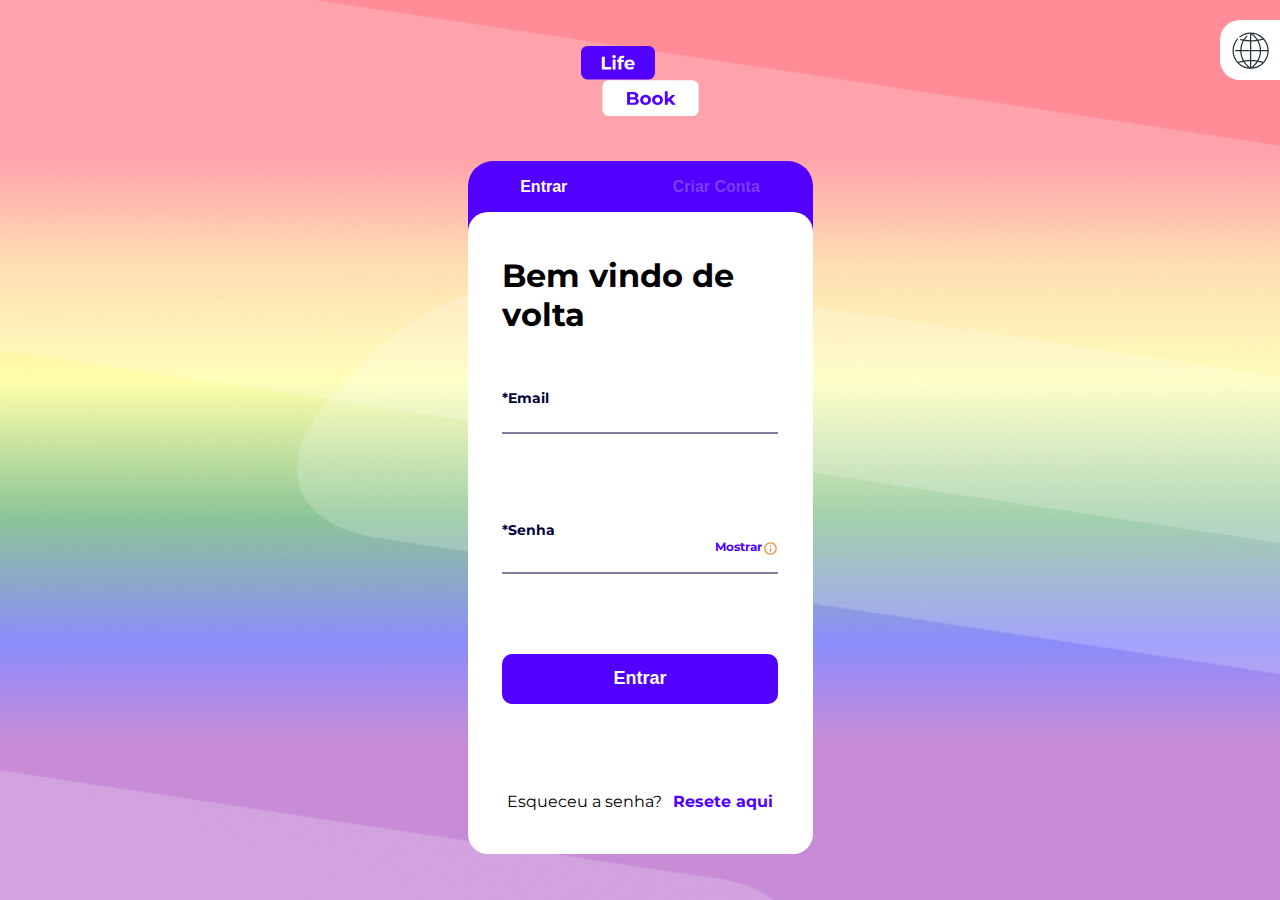
==== app/src/main/assets/Login.html @ a14aa16f "Initial commit" ====
<!DOCTYPE html>
<html lang="pt-br">
  <head>
    <meta charset="UTF-8" />
    <meta http-equiv="X-UA-Compatible" content="IE=edge" />
    <meta name="viewport" content="width=device-width, initial-scale=1.0" />
    <title>Login</title>

    <!-- Font Google -->
    <link rel="preconnect" href="https://fonts.googleapis.com" />
    <link rel="preconnect" href="https://fonts.gstatic.com" crossorigin />
    <link
      href="https://fonts.googleapis.com/css2?family=Montserrat&family=Poppins:wght@400;500;700&display=swap"
      rel="stylesheet"
    />

    <!-- Css -->
    <link rel="stylesheet" href="css/Cores.min.css" />
    <link rel="stylesheet" href="css/Login.min.css" />
  </head>
  <body>
    <input type="checkbox" id="on_language" />
    <label for="on_language" class="language">
      <!-- GLob -->
      <svg
        enable-background="new 0 0 32 32"
        height="32px"
        version="1.1"
        viewBox="0 0 32 32"
        width="32px"
        xml:space="preserve"
        xmlns="http://www.w3.org/2000/svg"
        xmlns:xlink="http://www.w3.org/1999/xlink"
      >
        <g id="globe_sphere">
          <g>
            <path
              d="M16.499,9.162c-2.735,0-5.469-0.315-8.123-0.937C8.107,8.162,7.94,7.894,8.003,7.624    c0.063-0.268,0.325-0.435,0.602-0.373c5.793,1.358,11.95,1.187,17.678-0.498c0.27-0.076,0.544,0.073,0.621,0.338    c0.078,0.266-0.073,0.543-0.338,0.621C23.295,8.674,19.908,9.162,16.499,9.162z"
              fill="#263238"
            />
            <path
              d="M26.424,26.362c-0.047,0-0.094-0.007-0.142-0.021c-6.359-1.871-13.207-1.871-19.566,0    c-0.269,0.075-0.544-0.073-0.621-0.338c-0.078-0.266,0.073-0.543,0.338-0.621c6.545-1.926,13.588-1.926,20.133,0    c0.265,0.078,0.416,0.355,0.338,0.621C26.84,26.222,26.64,26.362,26.424,26.362z"
              fill="#263238"
            />
            <path
              d="M15.888,30.639c-0.098,0-0.195-0.028-0.282-0.087c-4.667-3.185-7.453-8.422-7.453-14.009    c0-4.527,1.781-8.788,5.017-11.998c0.197-0.197,0.514-0.193,0.707,0.002c0.195,0.196,0.193,0.513-0.002,0.707    c-3.045,3.021-4.722,7.03-4.722,11.289c0,5.256,2.623,10.185,7.018,13.183c0.228,0.155,0.286,0.467,0.131,0.695    C16.204,30.563,16.047,30.639,15.888,30.639z"
              fill="#263238"
            />
            <path
              d="M17.153,30.639c-0.159,0-0.316-0.076-0.413-0.218c-0.155-0.229-0.097-0.54,0.131-0.695    c4.395-2.998,7.018-7.927,7.018-13.183S21.266,6.358,16.871,3.36c-0.228-0.155-0.286-0.467-0.131-0.695    c0.156-0.228,0.468-0.284,0.695-0.131c4.667,3.185,7.453,8.422,7.453,14.009s-2.786,10.824-7.453,14.009    C17.349,30.61,17.251,30.639,17.153,30.639z"
              fill="#263238"
            />
            <g>
              <path
                d="M16.499,30.49c-0.276,0-0.5-0.224-0.5-0.5V3.096c0-0.276,0.224-0.5,0.5-0.5s0.5,0.224,0.5,0.5V29.99     C16.999,30.267,16.775,30.49,16.499,30.49z"
                fill="#263238"
              />
            </g>
            <g>
              <path
                d="M30.446,17.043H4.552c-0.276,0-0.5-0.224-0.5-0.5s0.224-0.5,0.5-0.5h25.895c0.276,0,0.5,0.224,0.5,0.5     S30.723,17.043,30.446,17.043z"
                fill="#263238"
              />
            </g>
            <path
              d="M16.499,31.043c-7.995,0-14.5-6.505-14.5-14.5c0-3.521,1.278-6.919,3.6-9.565    C5.781,6.77,6.096,6.75,6.305,6.932C6.512,7.114,6.532,7.43,6.351,7.638c-2.161,2.463-3.352,5.626-3.352,8.905    c0,7.444,6.056,13.5,13.5,13.5s13.5-6.056,13.5-13.5s-6.056-13.5-13.5-13.5c-3.078,0-5.976,1.008-8.379,2.915    C7.904,6.13,7.59,6.095,7.418,5.877c-0.172-0.216-0.136-0.53,0.081-0.702c2.581-2.049,5.693-3.132,9-3.132    c7.995,0,14.5,6.505,14.5,14.5S24.494,31.043,16.499,31.043z"
              fill="#263238"
            />
          </g>
        </g>
      </svg>
    </label>
    <div class="language">
      <!-- Br -->
      <label onclick="setLanguage('br')" for="on_language">
        <svg
          width="512"
          height="512"
          viewBox="0 0 512 512"
          fill="none"
          xmlns="http://www.w3.org/2000/svg"
        >
          <path
            d="M256 512C397.385 512 512 397.385 512 256C512 114.615 397.385 0 256 0C114.615 0 0 114.615 0 256C0 397.385 114.615 512 256 512Z"
            fill="#6DA544"
          />
          <path
            d="M256 100.174L467.478 256L256 411.826L44.5225 256L256 100.174Z"
            fill="#FFDA44"
          />
          <path
            d="M256 345.043C305.177 345.043 345.043 305.177 345.043 256C345.043 206.823 305.177 166.957 256 166.957C206.823 166.957 166.957 206.823 166.957 256C166.957 305.177 206.823 345.043 256 345.043Z"
            fill="#F0F0F0"
          />
          <path
            d="M211.478 250.435C195.994 250.435 181.051 252.79 166.985 257.16C167.608 305.8 207.212 345.044 256 345.044C286.168 345.044 312.812 330.027 328.919 307.076C301.362 272.579 258.961 250.435 211.478 250.435Z"
            fill="#0052B4"
          />
          <path
            d="M343.394 273.06C344.466 267.536 345.045 261.837 345.045 256C345.045 206.822 305.179 166.957 256.002 166.957C219.308 166.957 187.808 189.158 174.176 220.856C186.226 218.359 198.702 217.044 211.481 217.044C263.198 217.043 309.984 238.541 343.394 273.06Z"
            fill="#0052B4"
          />
        </svg>
      </label>

      <!-- Eua -->
      <label onclick="setLanguage('en')" for="on_language">
        <svg
          width="512"
          height="512"
          viewBox="0 0 512 512"
          fill="none"
          xmlns="http://www.w3.org/2000/svg"
        >
          <g clip-path="url(#clip0_4_7323)">
            <path
              d="M256 511.999C397.385 511.999 512 397.384 512 255.999C512 114.614 397.385 -0.000976562 256 -0.000976562C114.615 -0.000976562 0 114.614 0 255.999C0 397.384 114.615 511.999 256 511.999Z"
              fill="#F0F0F0"
            />
            <path
              d="M244.87 255.999H512C512 232.893 508.92 210.509 503.181 189.216H244.87V255.999Z"
              fill="#D80027"
            />
            <path
              d="M244.87 122.434H474.426C458.755 96.8619 438.718 74.2589 415.356 55.6509H244.87V122.434Z"
              fill="#D80027"
            />
            <path
              d="M256 511.999C316.249 511.999 371.626 491.175 415.356 456.347H96.644C140.374 491.175 195.751 511.999 256 511.999Z"
              fill="#D80027"
            />
            <path
              d="M37.5738 389.564H474.426C487.007 369.035 496.764 346.595 503.181 322.781H8.81885C15.2358 346.595 24.9928 369.035 37.5738 389.564Z"
              fill="#D80027"
            />
            <path
              d="M118.584 39.977H141.913L120.213 55.742L128.502 81.251L106.803 65.486L85.104 81.251L92.264 59.214C73.158 75.129 56.412 93.775 42.612 114.551H50.087L36.274 124.586C34.122 128.176 32.058 131.823 30.08 135.524L36.676 155.825L24.37 146.884C21.311 153.365 18.513 159.992 15.998 166.757L23.265 189.125H50.087L28.387 204.89L36.676 230.399L14.977 214.634L1.979 224.078C0.678 234.536 0 245.188 0 255.999H256C256 114.615 256 97.947 256 -0.000976562C205.428 -0.000976562 158.285 14.669 118.584 39.977ZM128.502 230.399L106.803 214.634L85.104 230.399L93.393 204.89L71.693 189.125H98.515L106.803 163.616L115.091 189.125H141.913L120.213 204.89L128.502 230.399ZM120.213 130.316L128.502 155.825L106.803 140.06L85.104 155.825L93.393 130.316L71.693 114.551H98.515L106.803 89.042L115.091 114.551H141.913L120.213 130.316ZM220.328 230.399L198.629 214.634L176.93 230.399L185.219 204.89L163.519 189.125H190.341L198.629 163.616L206.917 189.125H233.739L212.039 204.89L220.328 230.399ZM212.039 130.316L220.328 155.825L198.629 140.06L176.93 155.825L185.219 130.316L163.519 114.551H190.341L198.629 89.042L206.917 114.551H233.739L212.039 130.316ZM212.039 55.742L220.328 81.251L198.629 65.486L176.93 81.251L185.219 55.742L163.519 39.977H190.341L198.629 14.468L206.917 39.977H233.739L212.039 55.742Z"
              fill="#0052B4"
            />
          </g>
          <defs>
            <clipPath id="clip0_4_7323">
              <rect
                width="512"
                height="512"
                fill="white"
                transform="translate(0 -0.000976562)"
              />
            </clipPath>
          </defs>
        </svg>
      </label>
      <!-- Espanha -->
      <label onclick="setLanguage('es')" for="on_language">
        <svg
          width="512"
          height="512"
          viewBox="0 0 512 512"
          fill="none"
          xmlns="http://www.w3.org/2000/svg"
        >
          <path
            d="M0 256C0 287.314 5.633 317.31 15.923 345.043L256 367.304L496.077 345.043C506.367 317.31 512 287.314 512 256C512 224.686 506.367 194.69 496.077 166.957L256 144.696L15.923 166.957C5.633 194.69 0 224.686 0 256H0Z"
            fill="#FFDA44"
          />
          <path
            d="M496.077 166.957C459.906 69.473 366.071 0 256 0C145.929 0 52.094 69.473 15.923 166.957H496.077Z"
            fill="#D80027"
          />
          <path
            d="M15.923 345.043C52.094 442.527 145.929 512 256 512C366.071 512 459.906 442.527 496.077 345.043H15.923Z"
            fill="#D80027"
          />
        </svg>
      </label>

      <!-- Italia -->
      <label onclick="setLanguage('it')" for="on_language">
        <svg
          width="512"
          height="512"
          viewBox="0 0 512 512"
          fill="none"
          xmlns="http://www.w3.org/2000/svg"
        >
          <path
            d="M256 512C397.385 512 512 397.385 512 256C512 114.615 397.385 0 256 0C114.615 0 0 114.615 0 256C0 397.385 114.615 512 256 512Z"
            fill="#F0F0F0"
          />
          <path
            d="M512 256C512 145.929 442.528 52.0941 345.043 15.9231V496.078C442.528 459.906 512 366.071 512 256Z"
            fill="#D80027"
          />
          <path
            d="M0 256C0 366.071 69.472 459.906 166.957 496.077V15.9231C69.472 52.0941 0 145.929 0 256Z"
            fill="#6DA544"
          />
        </svg>
      </label>
      <!-- França -->
      <label onclick="setLanguage('fr')" for="on_language">
        <svg
          width="512"
          height="512"
          viewBox="0 0 512 512"
          fill="none"
          xmlns="http://www.w3.org/2000/svg"
        >
          <path
            d="M256 512C397.385 512 512 397.385 512 256C512 114.615 397.385 0 256 0C114.615 0 0 114.615 0 256C0 397.385 114.615 512 256 512Z"
            fill="#F0F0F0"
          />
          <path
            d="M512 256C512 145.929 442.528 52.094 345.043 15.923V496.078C442.528 459.906 512 366.071 512 256Z"
            fill="#D80027"
          />
          <path
            d="M0 256C0 366.071 69.473 459.906 166.957 496.077V15.923C69.473 52.094 0 145.929 0 256Z"
            fill="#0052B4"
          />
        </svg>
      </label>
    </div>
    <section>
      <svg
        id="logo_chang"
        viewBox="0 0 148 88"
        fill="none"
        xmlns="http://www.w3.org/2000/svg"
      >
        <rect x="27" y="43" width="121" height="45" rx="8" class="primary" />
        <path
          class="second"
          d="M69.7745 65.628C70.6945 65.9193 71.4151 66.41 71.9365 67.1C72.4578 67.7747 72.7185 68.6103 72.7185 69.607C72.7185 71.0177 72.1665 72.1063 71.0625 72.873C69.9738 73.6243 68.3791 74 66.2785 74H57.9525V57.9H65.8185C67.7811 57.9 69.2838 58.2757 70.3265 59.027C71.3845 59.7783 71.9135 60.798 71.9135 62.086C71.9135 62.868 71.7218 63.5657 71.3385 64.179C70.9705 64.7923 70.4491 65.2753 69.7745 65.628ZM61.6555 60.706V64.501H65.3585C66.2785 64.501 66.9761 64.34 67.4515 64.018C67.9268 63.696 68.1645 63.2207 68.1645 62.592C68.1645 61.9633 67.9268 61.4957 67.4515 61.189C66.9761 60.867 66.2785 60.706 65.3585 60.706H61.6555ZM66.0025 71.194C66.9838 71.194 67.7198 71.033 68.2105 70.711C68.7165 70.389 68.9695 69.8907 68.9695 69.216C68.9695 67.882 67.9805 67.215 66.0025 67.215H61.6555V71.194H66.0025ZM81.1744 74.184C79.871 74.184 78.698 73.9157 77.6554 73.379C76.628 72.827 75.823 72.068 75.2404 71.102C74.6577 70.136 74.3664 69.0397 74.3664 67.813C74.3664 66.5863 74.6577 65.49 75.2404 64.524C75.823 63.558 76.628 62.8067 77.6554 62.27C78.698 61.718 79.871 61.442 81.1744 61.442C82.4777 61.442 83.643 61.718 84.6704 62.27C85.6977 62.8067 86.5027 63.558 87.0854 64.524C87.668 65.49 87.9594 66.5863 87.9594 67.813C87.9594 69.0397 87.668 70.136 87.0854 71.102C86.5027 72.068 85.6977 72.827 84.6704 73.379C83.643 73.9157 82.4777 74.184 81.1744 74.184ZM81.1744 71.24C82.0944 71.24 82.8457 70.9333 83.4284 70.32C84.0264 69.6913 84.3254 68.8557 84.3254 67.813C84.3254 66.7703 84.0264 65.9423 83.4284 65.329C82.8457 64.7003 82.0944 64.386 81.1744 64.386C80.2544 64.386 79.4954 64.7003 78.8974 65.329C78.2994 65.9423 78.0004 66.7703 78.0004 67.813C78.0004 68.8557 78.2994 69.6913 78.8974 70.32C79.4954 70.9333 80.2544 71.24 81.1744 71.24ZM96.2457 74.184C94.9423 74.184 93.7693 73.9157 92.7267 73.379C91.6993 72.827 90.8943 72.068 90.3117 71.102C89.729 70.136 89.4377 69.0397 89.4377 67.813C89.4377 66.5863 89.729 65.49 90.3117 64.524C90.8943 63.558 91.6993 62.8067 92.7267 62.27C93.7693 61.718 94.9423 61.442 96.2457 61.442C97.549 61.442 98.7143 61.718 99.7417 62.27C100.769 62.8067 101.574 63.558 102.157 64.524C102.739 65.49 103.031 66.5863 103.031 67.813C103.031 69.0397 102.739 70.136 102.157 71.102C101.574 72.068 100.769 72.827 99.7417 73.379C98.7143 73.9157 97.549 74.184 96.2457 74.184ZM96.2457 71.24C97.1657 71.24 97.917 70.9333 98.4997 70.32C99.0977 69.6913 99.3967 68.8557 99.3967 67.813C99.3967 66.7703 99.0977 65.9423 98.4997 65.329C97.917 64.7003 97.1657 64.386 96.2457 64.386C95.3257 64.386 94.5667 64.7003 93.9687 65.329C93.3707 65.9423 93.0717 66.7703 93.0717 67.813C93.0717 68.8557 93.3707 69.6913 93.9687 70.32C94.5667 70.9333 95.3257 71.24 96.2457 71.24ZM110.742 69.147L109.017 70.849V74H105.429V56.934H109.017V66.594L114.261 61.626H118.539L113.387 66.87L118.999 74H114.652L110.742 69.147Z"
        />
        <rect width="93" height="42" rx="8" class="second" />
        <path
          d="M26.1861 13.3666H29.9121V26.4306H37.9851V29.4666H26.1861V13.3666ZM39.8139 17.0926H43.4019V29.4666H39.8139V17.0926ZM41.6079 15.3676C40.9486 15.3676 40.4119 15.1759 39.9979 14.7926C39.5839 14.4092 39.3769 13.9339 39.3769 13.3666C39.3769 12.7992 39.5839 12.3239 39.9979 11.9406C40.4119 11.5572 40.9486 11.3656 41.6079 11.3656C42.2672 11.3656 42.8039 11.5496 43.2179 11.9176C43.6319 12.2856 43.8389 12.7456 43.8389 13.2976C43.8389 13.8956 43.6319 14.3939 43.2179 14.7926C42.8039 15.1759 42.2672 15.3676 41.6079 15.3676ZM50.6649 17.3686H53.8389V20.1286H50.7569V29.4666H47.1689V20.1286H45.2599V17.3686H47.1689V16.8166C47.1689 15.4059 47.5829 14.2866 48.4109 13.4586C49.2542 12.6306 50.4349 12.2166 51.9529 12.2166C52.4895 12.2166 52.9955 12.2779 53.4709 12.4006C53.9615 12.5079 54.3679 12.6689 54.6899 12.8836L53.7469 15.4826C53.3329 15.1912 52.8499 15.0456 52.2979 15.0456C51.2092 15.0456 50.6649 15.6436 50.6649 16.8396V17.3686ZM67.5902 23.3256C67.5902 23.3716 67.5672 23.6936 67.5212 24.2916H58.1602C58.3288 25.0582 58.7275 25.6639 59.3562 26.1086C59.9848 26.5532 60.7668 26.7756 61.7022 26.7756C62.3462 26.7756 62.9135 26.6836 63.4042 26.4996C63.9102 26.3002 64.3778 25.9936 64.8072 25.5796L66.7162 27.6496C65.5509 28.9836 63.8488 29.6506 61.6102 29.6506C60.2148 29.6506 58.9805 29.3822 57.9072 28.8456C56.8338 28.2936 56.0058 27.5346 55.4232 26.5686C54.8405 25.6026 54.5492 24.5062 54.5492 23.2796C54.5492 22.0682 54.8328 20.9796 55.4002 20.0136C55.9828 19.0322 56.7725 18.2732 57.7692 17.7366C58.7812 17.1846 59.9082 16.9086 61.1502 16.9086C62.3615 16.9086 63.4579 17.1692 64.4392 17.6906C65.4205 18.2119 66.1872 18.9632 66.7392 19.9446C67.3065 20.9106 67.5902 22.0376 67.5902 23.3256ZM61.1732 19.6226C60.3605 19.6226 59.6782 19.8526 59.1262 20.3126C58.5742 20.7726 58.2368 21.4012 58.1142 22.1986H64.2092C64.0865 21.4166 63.7492 20.7956 63.1972 20.3356C62.6452 19.8602 61.9705 19.6226 61.1732 19.6226Z"
          class="primary"
        />
      </svg>
      <main id="main_chang">
        <header>
          <button
            class="Labels Labels_on"
            id="text_login"
            onclick="Login()"
          ></button>
          <button
            class="Labels"
            id="text_account"
            onclick="Account_1()"
            type="submit"
          ></button>
        </header>
        <!-- notificaçôes -->
        <!-- Success -->
        <svg
          id="Notify_success"
          class="off_visible"
          width="438"
          height="174"
          viewBox="0 0 438 174"
          fill="none"
          xmlns="http://www.w3.org/2000/svg"
        >
          <g clip-path="url(#clip0_204_711)">
            <rect y="42" width="438" height="132" rx="32" fill="#4E8D7C" />
            <path
              id="close_success"
              d="M392.939 84.9393C392.354 85.5251 392.354 86.4749 392.939 87.0607C393.525 87.6464 394.475 87.6464 395.061 87.0607L402 80.1213L408.939 87.0607C409.525 87.6465 410.475 87.6465 411.061 87.0607C411.646 86.4749 411.646 85.5251 411.061 84.9393L404.121 78L411.061 71.0607C411.646 70.4749 411.646 69.5251 411.061 68.9393C410.475 68.3536 409.525 68.3536 408.939 68.9393L402 75.8787L395.061 68.9393C394.475 68.3536 393.525 68.3536 392.939 68.9393C392.354 69.5251 392.354 70.4749 392.939 71.0607L399.879 78L392.939 84.9393Z"
              fill="white"
            />
            <circle cx="20.6075" cy="108.295" r="9.29547" fill="#045762" />
            <circle cx="80.0986" cy="146.717" r="3.71819" fill="#045762" />
            <path
              d="M79.4438 110.025C82.4971 117.548 78.8737 126.122 71.3507 129.175C70.5208 129.512 69.6781 129.768 68.8315 129.946C64.1204 130.937 58.8591 132.284 56.3382 136.386C53.3951 141.174 55.0036 147.393 59.3496 150.957C68.015 158.064 75.0268 167.432 79.3829 178.619C92.9059 213.348 75.7149 252.464 40.9856 265.987C6.25636 279.51 -32.8599 262.319 -46.3829 227.59C-59.9059 192.861 -42.7149 153.744 -7.98562 140.221C7.18342 134.315 23.1894 134.268 37.5341 138.982C42.7299 140.69 48.6536 139.072 51.5174 134.413L52.5823 132.68C54.694 129.244 53.7172 124.819 52.2006 121.082C49.1473 113.559 52.7707 104.985 60.2937 101.932C67.8167 98.8789 76.3906 102.502 79.4438 110.025Z"
              fill="#045762"
            />
            <text
              fill="white"
              xml:space="preserve"
              style="white-space: pre"
              font-family="Poppins"
              font-size="34"
              font-weight="500"
              letter-spacing="-0.035em"
            >
              <tspan id="Notify_success_title" x="130" y="99.4"></tspan>
            </text>
            <text
              fill="white"
              xml:space="preserve"
              style="white-space: pre"
              font-family="Poppins"
              font-size="14"
              letter-spacing="0.02em"
              id="Notify_success_content"
            ></text>
          </g>
          <path
            fill-rule="evenodd"
            clip-rule="evenodd"
            d="M58.9999 68.64C77.9543 68.64 93.3199 53.2744 93.3199 34.32C93.3199 15.3656 77.9543 0 58.9999 0C40.0455 0 24.6799 15.3656 24.6799 34.32C24.6799 44.9926 29.5515 54.5274 37.1923 60.822C37.2045 60.832 37.1936 60.8515 37.1787 60.8464C37.1695 60.8433 37.16 60.8501 37.16 60.8598V71.5042C37.16 74.4834 40.3001 76.4171 42.9605 75.076L54.9719 69.0212C55.6354 68.6867 56.3786 68.5494 57.1205 68.5894C57.7427 68.623 58.3693 68.64 58.9999 68.64Z"
            fill="#045762"
          />
          <path
            fill-rule="evenodd"
            clip-rule="evenodd"
            d="M70.3012 24.3464C71.3603 25.1585 71.5625 26.6745 70.7531 27.7357L58.7428 43.4829C58.3193 44.0382 57.6774 44.3832 56.9817 44.4295C56.2861 44.4758 55.6044 44.2189 55.1114 43.7246L47.4884 36.0815C46.5456 35.1363 46.5456 33.6064 47.4884 32.6612C48.4346 31.7124 49.9715 31.7124 50.9177 32.6612L56.5784 38.3368L66.9033 24.7994C67.7155 23.7344 69.2382 23.5314 70.3012 24.3464Z"
            fill="white"
          />
          <defs>
            <clipPath id="clip0_204_711">
              <rect y="42" width="438" height="132" rx="32" fill="white" />
            </clipPath>
          </defs>
        </svg>
        <!-- Error  -->
        <svg
          id="Notify_error"
          class="off_visible"
          width="438"
          height="174"
          viewBox="0 0 438 174"
          fill="none"
          xmlns="http://www.w3.org/2000/svg"
        >
          <g clip-path="url(#clip0_204_675)">
            <rect y="42" width="438" height="132" rx="32" fill="#F64B3C" />
            <path
              id="close_error"
              d="M392.939 84.9393C392.354 85.5251 392.354 86.4749 392.939 87.0607C393.525 87.6464 394.475 87.6464 395.061 87.0607L402 80.1213L408.939 87.0607C409.525 87.6465 410.475 87.6465 411.061 87.0607C411.646 86.4749 411.646 85.5251 411.061 84.9393L404.121 78L411.061 71.0607C411.646 70.4749 411.646 69.5251 411.061 68.9393C410.475 68.3536 409.525 68.3536 408.939 68.9393L402 75.8787L395.061 68.9393C394.475 68.3536 393.525 68.3536 392.939 68.9393C392.354 69.5251 392.354 70.4749 392.939 71.0607L399.879 78L392.939 84.9393Z"
              fill="white"
            />
            <text
              fill="white"
              xml:space="preserve"
              style="white-space: pre"
              font-family="Poppins"
              font-size="34"
              font-weight="500"
              letter-spacing="-0.035em"
            >
              <tspan id="Notify_error_title" x="130" y="99.4"></tspan>
            </text>
            <text
              fill="white"
              xml:space="preserve"
              style="white-space: pre"
              font-family="Poppins"
              font-size="14"
              letter-spacing="0.02em"
            >
              <tspan x="130" y="124.9" id="Notify_error_content"></tspan>
            </text>
            <circle cx="33.9429" cy="123.829" r="6.82918" fill="#C81912" />
            <circle cx="79" cy="114" r="13" fill="#C81912" />
            <path
              fill-rule="evenodd"
              clip-rule="evenodd"
              d="M32.5511 136.439C32.4191 135.778 31.9357 135.243 31.2918 135.044C30.5686 134.821 29.7827 135.065 29.3124 135.658L26.6097 139.065C24.7585 141.398 21.7904 142.502 18.8235 142.237C11.5519 141.589 4.04597 142.17 -3.42021 144.141C-37.9518 153.255 -58.5567 188.637 -49.4425 223.169C-40.3282 257.7 -4.9463 278.305 29.5853 269.191C64.1169 260.077 84.7218 224.695 75.6076 190.163C70.3813 170.362 56.5177 155.14 39.13 147.475C36.2342 146.198 34.0008 143.697 33.3809 140.593L32.5511 136.439Z"
              fill="#C81912"
            />
            <circle
              cx="21.5475"
              cy="91.5476"
              r="3.49096"
              transform="rotate(-22.0902 21.5475 91.5476)"
              fill="#C81912"
            />
          </g>
          <path
            fill-rule="evenodd"
            clip-rule="evenodd"
            d="M67.8055 67.6794C68.1344 67.4706 68.4933 67.3124 68.8664 67.2006C83.0117 62.9621 93.3199 49.8448 93.3199 34.32C93.3199 15.3656 77.9543 0 58.9999 0C40.0455 0 24.6799 15.3656 24.6799 34.32C24.6799 47.8227 32.4777 59.5042 43.8158 65.1068C43.8286 65.1132 43.8233 65.1326 43.8091 65.1315C43.7999 65.1308 43.793 65.1396 43.7957 65.1483L46.9037 74.9903C47.6946 77.4949 50.6437 78.5705 52.8614 77.1631L67.8055 67.6794Z"
            fill="#C81912"
          />
          <path
            d="M68.8134 27.6379C69.6418 26.8095 69.6418 25.4664 68.8134 24.638L68.362 24.1865C67.5336 23.3581 66.1904 23.3581 65.362 24.1865L59 30.5486L52.6379 24.1865C51.8095 23.3581 50.4664 23.3581 49.638 24.1865L49.1865 24.638C48.3581 25.4664 48.3581 26.8095 49.1865 27.6379L55.5486 34L49.1865 40.362C48.3581 41.1904 48.3581 42.5336 49.1865 43.362L49.638 43.8134C50.4664 44.6419 51.8095 44.6419 52.6379 43.8134L59 37.4514L65.362 43.8134C66.1904 44.6418 67.5336 44.6419 68.362 43.8134L68.8134 43.362C69.6419 42.5336 69.6418 41.1904 68.8134 40.362L62.4514 34L68.8134 27.6379Z"
            fill="white"
          />
          <defs>
            <clipPath id="clip0_204_675">
              <rect y="42" width="438" height="132" rx="32" fill="white" />
            </clipPath>
          </defs>
        </svg>
        <!-- Info -->
        <svg
          width="438"
          id="Notify_info"
          class="off_visible"
          height="174"
          viewBox="0 0 438 174"
          fill="none"
          xmlns="http://www.w3.org/2000/svg"
        >
          <g clip-path="url(#clip0_204_709)">
            <rect y="42" width="438" height="132" rx="32" fill="#739BE5" />
            <path
              id="close_info"
              d="M392.939 84.9393C392.354 85.5251 392.354 86.4749 392.939 87.0607C393.525 87.6464 394.475 87.6464 395.061 87.0607L402 80.1213L408.939 87.0607C409.525 87.6465 410.475 87.6465 411.061 87.0607C411.646 86.4749 411.646 85.5251 411.061 84.9393L404.121 78L411.061 71.0607C411.646 70.4749 411.646 69.5251 411.061 68.9393C410.475 68.3536 409.525 68.3536 408.939 68.9393L402 75.8787L395.061 68.9393C394.475 68.3536 393.525 68.3536 392.939 68.9393C392.354 69.5251 392.354 70.4749 392.939 71.0607L399.879 78L392.939 84.9393Z"
              fill="white"
            />
            <text
              fill="white"
              xml:space="preserve"
              style="white-space: pre"
              font-family="Poppins"
              font-size="34"
              font-weight="500"
              letter-spacing="-0.035em"
            >
              <tspan id="Notify_info_title" x="130" y="99.4"></tspan>
            </text>
            <text
              fill="white"
              xml:space="preserve"
              style="white-space: pre"
              font-family="Poppins"
              font-size="14"
              letter-spacing="0.02em"
            >
              <tspan x="130" y="124.9" id="Notify_info_content"></tspan>
              <tspan x="130" y="138.9" id="Notify_info_content2"></tspan>
              <tspan x="130" y="151.9" id="Notify_info_content3"></tspan>
            </text>
            <circle cx="18" cy="126" r="11" fill="#3F62A1" />
            <circle cx="77.3911" cy="118.391" r="8.39107" fill="#3F62A1" />
            <circle cx="60.5" cy="162.5" r="11.5" fill="#3F62A1" />
            <circle cx="45.1955" cy="104.196" r="4.19554" fill="#3F62A1" />
            <circle cx="22.4714" cy="88.0978" r="2.09777" fill="#3F62A1" />
            <circle
              cx="31.523"
              cy="228.523"
              r="76.1453"
              transform="rotate(-48.1512 31.523 228.523)"
              fill="#3F62A1"
            />
          </g>
          <path
            fill-rule="evenodd"
            clip-rule="evenodd"
            d="M65.571 68.4064C66.0378 68.0508 66.579 67.8055 67.1492 67.6667C82.1698 64.0087 93.32 50.4665 93.32 34.32C93.32 15.3656 77.9544 0 59 0C40.0456 0 24.68 15.3656 24.68 34.32C24.68 47.018 31.576 58.1053 41.8272 64.0412C42.5604 64.4658 43.1679 65.0833 43.5394 65.8447L48.2812 75.5654C49.3877 77.8339 52.2928 78.5231 54.3004 76.9935L65.571 68.4064Z"
            fill="#3F62A1"
          />
          <ellipse
            cx="58.8213"
            cy="46.8696"
            rx="2.43478"
            ry="2.43478"
            fill="white"
          />
          <path
            d="M63.6305 20.4316C61.8412 19.5492 59.8305 19.2173 57.8525 19.4777C55.8746 19.7381 54.0183 20.5791 52.5184 21.8945C51.5445 22.7486 50.7493 23.7776 50.17 24.9218C49.6493 25.9501 50.3284 27.1095 51.4417 27.4078L52.1137 27.5878C53.227 27.8861 54.3449 27.1813 55.0532 26.272C55.2545 26.0137 55.4805 25.7737 55.7291 25.5557C56.5049 24.8753 57.4651 24.4403 58.4881 24.3056C59.5112 24.1709 60.5513 24.3426 61.4767 24.799C62.4022 25.2554 63.1716 25.976 63.6875 26.8696C64.2035 27.7633 64.4429 28.7899 64.3754 29.8196C64.3079 30.8492 63.9366 31.8358 63.3084 32.6545C62.6802 33.4731 61.8234 34.0871 60.8462 34.4188C60.0434 34.6957 59.8273 34.6957 58.9999 34.6957L58.3043 34.6957C57.1517 34.6957 56.2173 35.6301 56.2173 36.7827V40.2609C56.2173 41.4135 57.1517 42.3479 58.3043 42.3479H58.9999C60.1525 42.3479 61.0869 41.4135 61.0869 40.2609C61.0869 39.7503 61.4569 39.3184 61.9474 39.1763C62.0975 39.1329 62.2519 39.0841 62.4115 39.03C64.3006 38.3887 65.9572 37.2016 67.1717 35.6189C68.3861 34.0361 69.104 32.1288 69.2345 30.138C69.365 28.1473 68.9022 26.1626 67.9047 24.4348C66.9072 22.7071 65.4198 21.314 63.6305 20.4316Z"
            fill="white"
          />
          <defs>
            <clipPath id="clip0_204_709">
              <rect y="42" width="438" height="132" rx="32" fill="white" />
            </clipPath>
          </defs>
        </svg>

        <!-- Login -->
        <form id="form_login">
          <div>
            <h1 id="text_msg"></h1>
          </div>
          <div>
            <label class="LabelsInfo" id="text_info_email" for="email"></label>
            <input type="text" id="email" name="email" />
          </div>
          <div>
            <label
              class="LabelsInfo"
              id="text_info_passWord"
              for="password"
            ></label>

            <div class="Inputs">
              <input type="password" name="password" id="password" />
              <span id="text_info_passWord_show" class=""></span>
              <span id="text_info_passWord_view" class="off_visible"
                >ocultar</span
              >

              <span id="about_login" class="text_about_passWord"
                ><svg
                  xmlns="http://www.w3.org/2000/svg"
                  width="15"
                  height="15"
                  viewBox="0 0 24 24"
                  style="fill: #ef8d32"
                >
                  <path
                    d="M12 2C6.486 2 2 6.486 2 12s4.486 10 10 10 10-4.486 10-10S17.514 2 12 2zm0 18c-4.411 0-8-3.589-8-8s3.589-8 8-8 8 3.589 8 8-3.589 8-8 8z"
                  ></path>
                  <path d="M11 11h2v6h-2zm0-4h2v2h-2z"></path></svg
              ></span>
            </div>
          </div>
          <button id="text_button" type="submit" class="ButtonPrimary"></button>
          <p>
            <span id="text_reset_password"></span
            ><a id="text_reset_password_target" href=""></a>
          </p>
        </form>
        <!-- Create account -->
        <form id="form_account" class="off_visible">
          <!-- Etapa 1 -->
          <div id="etapa_1">
            <div>
              <h1 id="text_msg_account"></h1>
            </div>
            <!-- Email  -->
            <div>
              <label
                class="LabelsInfo"
                target="email_account"
                id="text_info_email_account"
              ></label>
              <input id="email_account" name="email" type="email" />
            </div>
            <!-- Name  -->
            <div>
              <label
                target="name"
                id="text_info_name"
                class="LabelsInfo"
              ></label>
              <input id="name" name="name" type="text" />
            </div>
            <!-- PassWord  -->
            <div>
              <label
                class="LabelsInfo"
                target="password_account"
                id="text_info_passWord_account"
              ></label>
              <div class="Inputs">
                <input
                  type="password"
                  id="password_account"
                />
                <span id="text_info_passWord_show_account"></span>

                <span id="text_info_passWord_view_account" class="off_visible"
                  >Ocultar</span
                >

                <span id="about_account" class="text_about_passWord"
                  ><svg
                    xmlns="http://www.w3.org/2000/svg"
                    width="15"
                    height="15"
                    viewBox="0 0 24 24"
                    style="fill: #ef8d32"
                  >
                    <path
                      d="M12 2C6.486 2 2 6.486 2 12s4.486 10 10 10 10-4.486 10-10S17.514 2 12 2zm0 18c-4.411 0-8-3.589-8-8s3.589-8 8-8 8 3.589 8 8-3.589 8-8 8z"
                    ></path>
                    <path d="M11 11h2v6h-2zm0-4h2v2h-2z"></path></svg
                ></span>
              </div>
            </div>
            <!-- Confirm to PassWord  -->
            <div>
              <label
                class="LabelsInfo"
                target="password_confirm"
                id="text_info_passWord_confirm"
              ></label>
              <div class="Inputs">
                <input
                  type="password"
                  name="password_confirmed"
                  id="password_confirm"
                />
                <span id="text_info_passWord_show_account_2"></span>
                <span id="text_info_passWord_view_account_2" class="off_visible"
                  >Ocultar</span
                >

                <span id="about_confirm" class="text_about_passWord"
                  ><svg
                    xmlns="http://www.w3.org/2000/svg"
                    width="15"
                    height="15"
                    viewBox="0 0 24 24"
                    style="fill: #ef8d32"
                  >
                    <path
                      d="M12 2C6.486 2 2 6.486 2 12s4.486 10 10 10 10-4.486 10-10S17.514 2 12 2zm0 18c-4.411 0-8-3.589-8-8s3.589-8 8-8 8 3.589 8 8-3.589 8-8 8z"
                    ></path>
                    <path d="M11 11h2v6h-2zm0-4h2v2h-2z"></path></svg
                ></span>
              </div>
            </div>
            <button class="ButtonPrimary" id="text_button_account_1"></button>
          </div>
          <!-- Etapa 2 -->
          <div id="etapa_2" class="off_visible">
            <div>
              <h1 id="text_msg_account_2"></h1>
            </div>
            <!-- CPF  -->
            <div>
              <label
                class="LabelsInfo"
                target="cpf"
                id="text_info_cpf_account"
              ></label>
              <input id="cpf" name="cpf" type="text" maxlength="18" />
            </div>
            <!-- Phone -->
            <div>
              <label
                class="LabelsInfo"
                target="phone"
                id="text_info_phone_account"
              ></label>
              <input id="phone" name="phone" type="number" maxlength="11" />
            </div>
            <button
              class="ButtonPrimary"
              id="text_button_account_2"
              type="submit"
            ></button>
          </div>
        </form>
      </main>
    </section>

    <script src="./js/login.js"></script>
    <script src="./js/loginVariables.js"></script>
    <script src="./js/login_validate.js"></script>
    <script src="./js/Notifys.js"></script>
    <script src="./js/languages.js"></script>
  </body>
</html>
---- app/src/main/assets/css/Cores.min.css ----
*,*::before,*::after{margin:0;padding:0;box-sizing:border-box}html,body{width:100%;height:100%;font-family:"Montserrat";--second:#5200ff;--primary:#fff;--third:#02023b;--background:#10002B;--gradient:linear-gradient(180deg, #5200FF 0%, #8833F4 66.14%, #C452FA 125.74%);--shadow:0px 24px 76px 0px rgba(81,0,255,0.529)}.second{fill:var(--second)}.primary{fill:var(--primary)}
---- app/src/main/assets/css/Login.min.css ----
html,body{overflow-x:hidden}section{width:100%;height:100%;display:flex;flex-direction:column;align-items:center;justify-content:space-between;background:var(--primary) url(../img/DECORATION.png);background-position:center;background-size:cover}section>svg{height:70px;margin:auto 0}.logo_account{height:65px;margin:auto 0}section>main{width:100%;height:77%;display:flex;flex-direction:column;align-items:center;justify-content:space-between;justify-self:flex-end;border-radius:25px 25px 0 0;background:var(--second)}@media (min-width: 345px){section{background:var(--primary) url(../img/DECORATION_DESKTOP.png);background-position:center;background-size:cover;background-repeat:no-repeat}section>main{width:345px;border-radius:25px;margin-bottom:auto}form,#etapa_1,#etapa_2{border-radius:20px !important}}section>main>header{width:100%;height:55px;display:flex;align-items:center;justify-content:space-around;border-radius:20px 20px 0 0}section>main>form,#etapa_1,#etapa_2{width:100%;height:100%;display:flex;flex-direction:column;justify-content:space-around;align-items:center;background:var(--primary);border-radius:25px 25px 0 0}.form_account{height:84%}main>form>div,main>form>#etapa_1>div,main>form>#etapa_2>div{width:80%;height:45px;display:flex;flex-direction:column;align-items:flex-start;justify-content:space-between}form>div>h1 form>#etapa_1>div>h1 form>#etapa_2>div>h1{margin-bottom:8px}form>p,#form_login>p{width:80%;display:flex;justify-content:space-around}form>p>button,#form_login>p>button{color:var(--second)}.Labels{font-size:16px;font-weight:bold;border:none;background:transparent;color:rgba(255,255,255,0.25);cursor:pointer}.Labels_on{color:var(--primary)}.off_visible{display:none !important}.Inputs{width:100%;height:35px;position:relative}input{width:100%;height:35px;border:none;border-bottom:2px var(--third) solid;opacity:0.5}.Inputs>span{position:absolute;right:16px;color:var(--second);font-weight:bold;font-size:12px;cursor:pointer}span.text_about_passWord{right:0;top:2px;cursor:help}input:active,input:hover,input:focus{opacity:1;border-bottom:2px var(--second) solid}.LabelsInfo{font-size:14px;font-weight:bold;border:none;background:transparent;color:var(--third)}.ButtonPrimary{width:80%;height:50px;border:none;border-radius:10px;background:var(--second);color:var(--primary);font-size:18px;font-weight:bold}a{font-size:16px;font-weight:bold;color:var(--second);text-decoration:none;background:none}#Notify_error,#Notify_info,#Notify_success{padding:2%;display:flex;align-items:center;justify-content:center;position:absolute;bottom:0px;right:0px;margin:0 auto;border-radius:5px}@media (max-width: 1124px){#Notify_error,#Notify_info,#Notify_success{padding:1%;width:100%;top:-5px}}.error{color:red !important}label.language,div.language{position:absolute;width:350px;height:60px;border-radius:20px 0 0 20px;display:flex;align-items:center;justify-content:space-around;flex-wrap:wrap;top:20px;right:0px;background:var(--primary)}label.language svg,div.language svg{width:40px;height:40px;cursor:pointer}label.language{width:60px}div.language{display:none}#on_language{display:none}#on_language:checked ~ div.language{display:flex}#InputLanguage{display:none}@media (max-width: 425px){.language{top:0 !important;right:10px !important;border-radius:0 0 20px 20px !important}div.language{width:60px;height:350px}}button,#close_success,#close_error,#close_info{cursor:pointer}
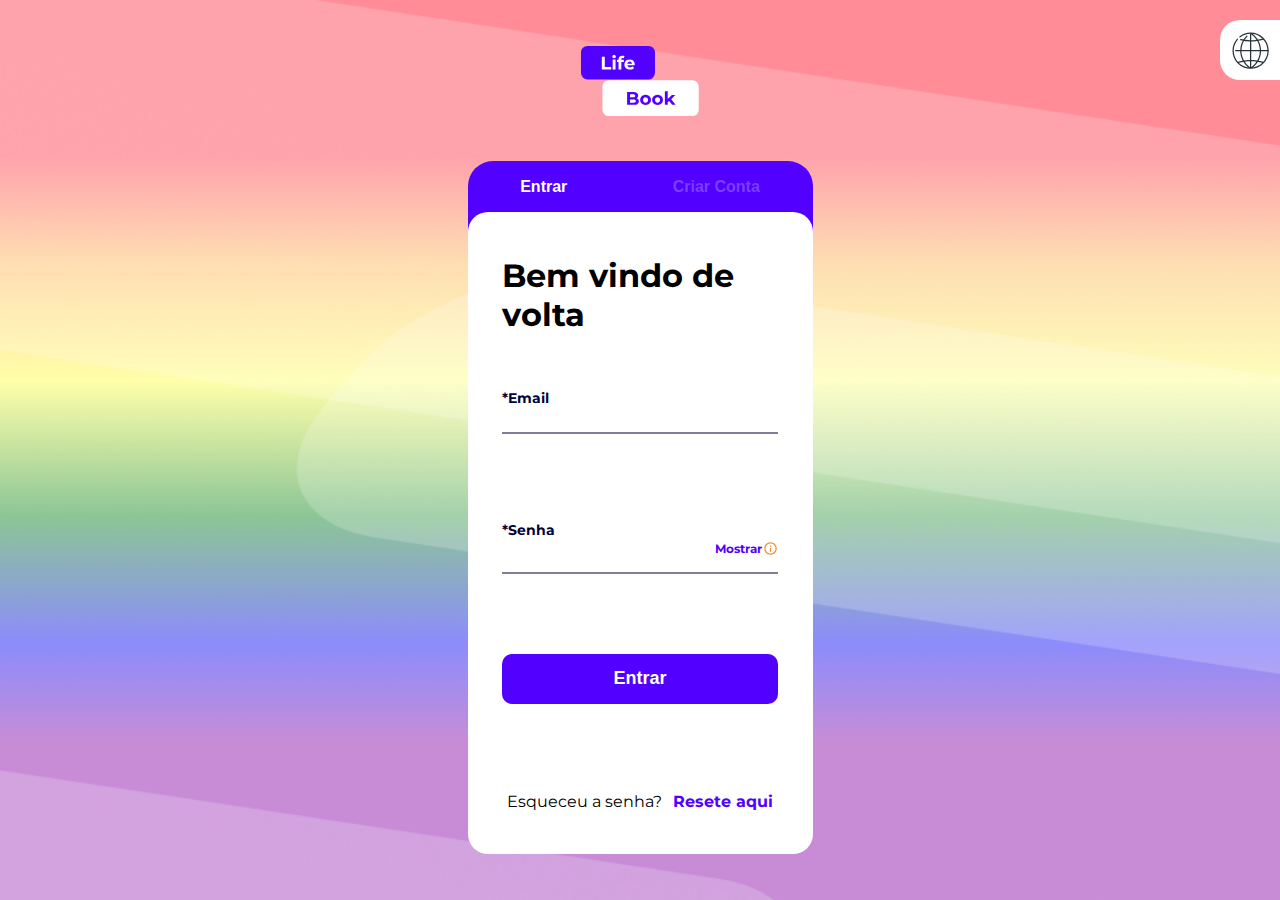
==== commit 3e6fb452: "Connecting the app in DB SqLite" ====
--- a/app/src/main/assets/Login.html
+++ b/app/src/main/assets/Login.html
@@ -17,6 +17,7 @@
     <!-- Css -->
     <link rel="stylesheet" href="css/Cores.min.css" />
     <link rel="stylesheet" href="css/Login.min.css" />
+
   </head>
   <body>
     <input type="checkbox" id="on_language" />
@@ -540,10 +541,7 @@
                 id="text_info_passWord_account"
               ></label>
               <div class="Inputs">
-                <input
-                  type="password"
-                  id="password_account"
-                />
+                <input type="password" id="password_account" />
                 <span id="text_info_passWord_show_account"></span>
 
                 <span id="text_info_passWord_view_account" class="off_visible"
@@ -598,7 +596,11 @@
                 ></span>
               </div>
             </div>
-            <button class="ButtonPrimary" id="text_button_account_1"></button>
+            <button
+              class="ButtonPrimary"
+              type="button"
+              id="text_button_account_1"
+            ></button>
           </div>
           <!-- Etapa 2 -->
           <div id="etapa_2" class="off_visible">
--- a/app/src/main/assets/css/Login.min.css
+++ b/app/src/main/assets/css/Login.min.css
@@ -1 +1 @@
-html,body{overflow-x:hidden}section{width:100%;height:100%;display:flex;flex-direction:column;align-items:center;justify-content:space-between;background:var(--primary) url(../img/DECORATION.png);background-position:center;background-size:cover}section>svg{height:70px;margin:auto 0}.logo_account{height:65px;margin:auto 0}section>main{width:100%;height:77%;display:flex;flex-direction:column;align-items:center;justify-content:space-between;justify-self:flex-end;border-radius:25px 25px 0 0;background:var(--second)}@media (min-width: 345px){section{background:var(--primary) url(../img/DECORATION_DESKTOP.png);background-position:center;background-size:cover;background-repeat:no-repeat}section>main{width:345px;border-radius:25px;margin-bottom:auto}form,#etapa_1,#etapa_2{border-radius:20px !important}}section>main>header{width:100%;height:55px;display:flex;align-items:center;justify-content:space-around;border-radius:20px 20px 0 0}section>main>form,#etapa_1,#etapa_2{width:100%;height:100%;display:flex;flex-direction:column;justify-content:space-around;align-items:center;background:var(--primary);border-radius:25px 25px 0 0}.form_account{height:84%}main>form>div,main>form>#etapa_1>div,main>form>#etapa_2>div{width:80%;height:45px;display:flex;flex-direction:column;align-items:flex-start;justify-content:space-between}form>div>h1 form>#etapa_1>div>h1 form>#etapa_2>div>h1{margin-bottom:8px}form>p,#form_login>p{width:80%;display:flex;justify-content:space-around}form>p>button,#form_login>p>button{color:var(--second)}.Labels{font-size:16px;font-weight:bold;border:none;background:transparent;color:rgba(255,255,255,0.25);cursor:pointer}.Labels_on{color:var(--primary)}.off_visible{display:none !important}.Inputs{width:100%;height:35px;position:relative}input{width:100%;height:35px;border:none;border-bottom:2px var(--third) solid;opacity:0.5}.Inputs>span{position:absolute;right:16px;color:var(--second);font-weight:bold;font-size:12px;cursor:pointer}span.text_about_passWord{right:0;top:2px;cursor:help}input:active,input:hover,input:focus{opacity:1;border-bottom:2px var(--second) solid}.LabelsInfo{font-size:14px;font-weight:bold;border:none;background:transparent;color:var(--third)}.ButtonPrimary{width:80%;height:50px;border:none;border-radius:10px;background:var(--second);color:var(--primary);font-size:18px;font-weight:bold}a{font-size:16px;font-weight:bold;color:var(--second);text-decoration:none;background:none}#Notify_error,#Notify_info,#Notify_success{padding:2%;display:flex;align-items:center;justify-content:center;position:absolute;bottom:0px;right:0px;margin:0 auto;border-radius:5px}@media (max-width: 1124px){#Notify_error,#Notify_info,#Notify_success{padding:1%;width:100%;top:-5px}}.error{color:red !important}label.language,div.language{position:absolute;width:350px;height:60px;border-radius:20px 0 0 20px;display:flex;align-items:center;justify-content:space-around;flex-wrap:wrap;top:20px;right:0px;background:var(--primary)}label.language svg,div.language svg{width:40px;height:40px;cursor:pointer}label.language{width:60px}div.language{display:none}#on_language{display:none}#on_language:checked ~ div.language{display:flex}#InputLanguage{display:none}@media (max-width: 425px){.language{top:0 !important;right:10px !important;border-radius:0 0 20px 20px !important}div.language{width:60px;height:350px}}button,#close_success,#close_error,#close_info{cursor:pointer}
+html,body{overflow-x:hidden}section{width:100%;height:100%;display:flex;flex-direction:column;align-items:center;justify-content:space-between;background:var(--primary) url(../img/DECORATION.png);background-position:center;background-size:cover}section>svg{height:70px;margin:auto 0}.logo_account{height:65px;margin:auto 0}section>main{width:100%;height:77%;display:flex;flex-direction:column;align-items:center;justify-content:space-between;justify-self:flex-end;border-radius:25px 25px 0 0;background:var(--second)}@media (min-width: 345px){section{background:var(--primary) url(../img/DECORATION_DESKTOP.png);background-position:center;background-size:cover;background-repeat:no-repeat}section>main{width:345px;border-radius:25px;margin-bottom:auto}form,#etapa_1,#etapa_2{border-radius:20px !important}}section>main>header{width:100%;height:55px;display:flex;align-items:center;justify-content:space-around;border-radius:20px 20px 0 0}section>main>form,#etapa_1,#etapa_2{width:100%;height:100%;display:flex;flex-direction:column;justify-content:space-around;align-items:center;background:var(--primary);border-radius:25px 25px 0 0}.form_account{height:84%}main>form>div,main>form>#etapa_1>div,main>form>#etapa_2>div{width:80%;height:45px;display:flex;flex-direction:column;align-items:flex-start;justify-content:space-between}form>div>h1 form>#etapa_1>div>h1 form>#etapa_2>div>h1{margin-bottom:8px}form>p,#form_login>p{width:80%;display:flex;justify-content:space-around}form>p>button,#form_login>p>button{color:var(--second)}.Labels{font-size:16px;font-weight:bold;border:none;background:transparent;color:rgba(255,255,255,0.25);cursor:pointer}.Labels_on{color:var(--primary)}.off_visible{display:none !important}.Inputs{width:100%;height:35px;position:relative}input{width:100%;height:35px;border:none;border-bottom:2px var(--third) solid;opacity:0.5}.Inputs>span{position:absolute;right:16px;top:2px;color:var(--second);font-weight:bold;font-size:12px;cursor:pointer}span.text_about_passWord{right:0;top:2px;cursor:help}input:active,input:hover,input:focus{opacity:1;border-bottom:2px var(--second) solid}.LabelsInfo{font-size:14px;font-weight:bold;border:none;background:transparent;color:var(--third)}.ButtonPrimary{width:80%;height:50px;border:none;border-radius:10px;background:var(--second);color:var(--primary);font-size:18px;font-weight:bold}a{font-size:16px;font-weight:bold;color:var(--second);text-decoration:none;background:none}#Notify_error,#Notify_info,#Notify_success{padding:2%;display:flex;align-items:center;justify-content:center;position:absolute;bottom:0px;right:0px;margin:0 auto;border-radius:5px}@media (max-width: 1124px){#Notify_error,#Notify_info,#Notify_success{padding:1%;width:100%;top:-5px}}.error{color:red !important}label.language,div.language{position:absolute;width:350px;height:60px;border-radius:20px 0 0 20px;display:flex;align-items:center;justify-content:space-around;flex-wrap:wrap;top:20px;right:0px;background:var(--primary)}label.language svg,div.language svg{width:40px;height:40px;cursor:pointer}label.language{width:60px}div.language{display:none}#on_language{display:none}#on_language:checked ~ div.language{display:flex}#InputLanguage{display:none}@media (max-width: 425px){.language{top:0 !important;right:10px !important;border-radius:0 0 20px 20px !important}div.language{width:60px;height:350px}}button,#close_success,#close_error,#close_info{cursor:pointer}
